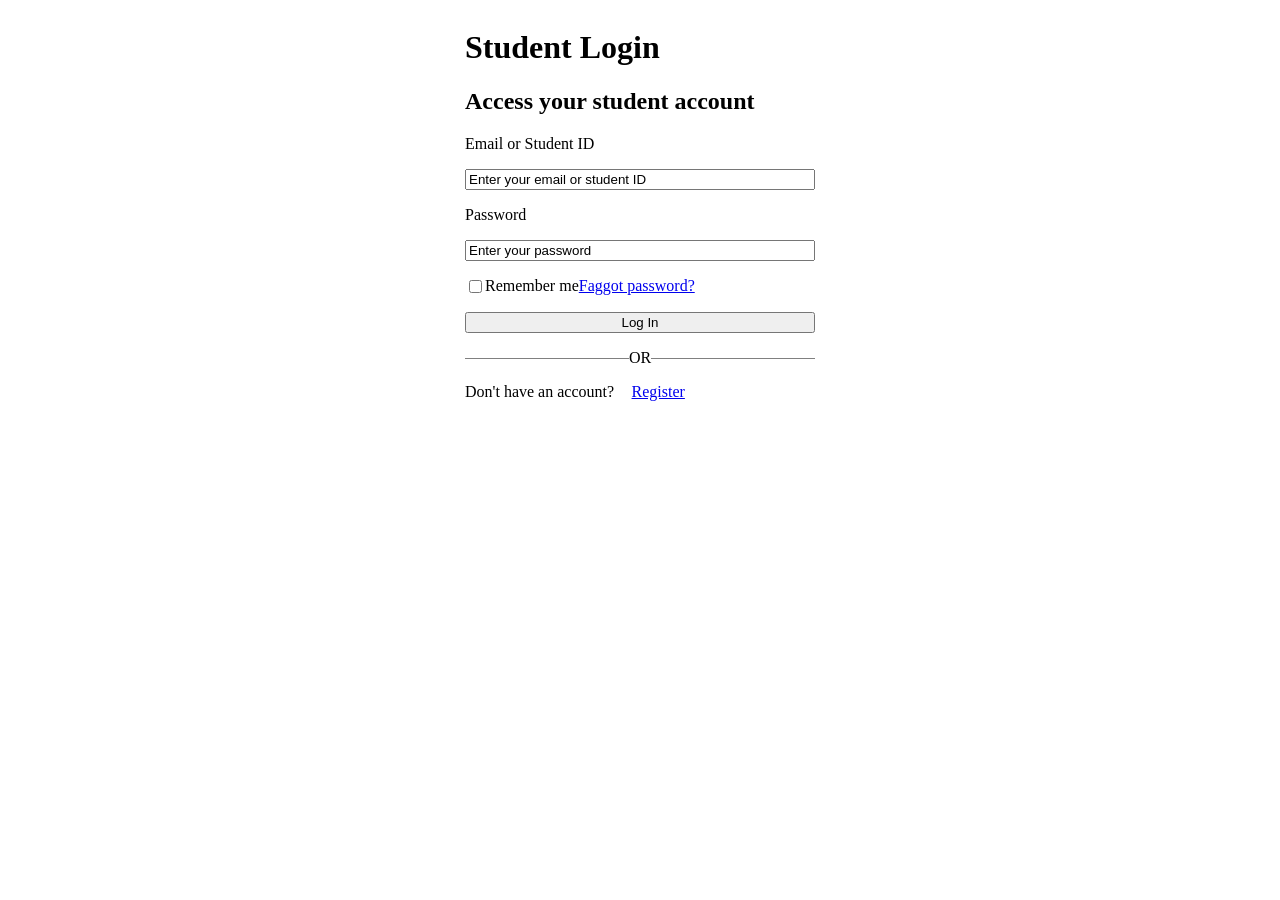
==== index.html @ 402c5bad "create call" ====
<!DOCTYPE html>
<html lang="en">
<head>
    <meta charset="UTF-8">
    <meta name="viewport" content="width=device-width, initial-scale=1.0">
    <link rel="stylesheet" href="https://gist.githubusercontent.com/ktkv419/c8840dfcbcff24248c20f4199108b28e/raw/eec499022cca5ed984d91d2a2c2736d2aef8ed6d/reset.css">
    <link rel="stylesheet" href="./style.css">
    <title>Document</title>
</head>
<body>
    <header>
        <h1>Student Login</h1>
        <h2>Access your student account</h2>
    </header>
    <main>
    <form action="/api/login">
        <label class="form__header" for="email">Email or Student ID</label>
        <input type="text" id="email" name="email" value="Enter your email or student ID">
        <label class="form__header" for="password">Password</label>
        <input type="text" id="password" name="password" value="Enter your password">
        <div class="inline">
        <input type="checkbox" id="RememberMe" name="remember">
        <label id="remember" for="RememberMe"> Remember me</label>
        <a href="https://avatars.mds.yandex.net/get-eda/3525661/f169793b5dc896470bb7ef939a5caa67/orig">Faggot password?</a>
        </div>
        <input type="submit" value="Log In">    
    </form>
    <div class="form__divider">
        <span class="divider"> </span>
        <span>OR</span>
        <span class="divider"> </span>
    </div>
    <div></div>
    <div></div>
    <div></div>
    <span class="inline">Don't have an account?<a style="margin-inline-start: 5%;" href="./register.html">Register</a></span>
    </main>
    <footer></footer>
</body>
</html>
---- style.css ----
:root{
    --content-width:350px;
}

body{
    display: flex;
    flex-direction: column;
}

header{
    align-self: center;
    width: var(--content-width);
}

main{
    align-self: center;
    width: var(--content-width);
    form{
        display: flex;
        flex-direction: column;
        gap:1em;
    }
}

footer{
    align-self: center;
    width: var(--content-width);
}

.inline{
    display: flex;
    flex-direction: row;
}
.form__header{
    display: block;
}
.form__divider{
    display: flex;
    flex-direction: row;
    justify-content: center;
    margin-block: 2ch;
}
.divider{
  margin-block: 0.5em;
  border-bottom: 1px solid grey;  
  width: 100%;
  height: 1px;
}
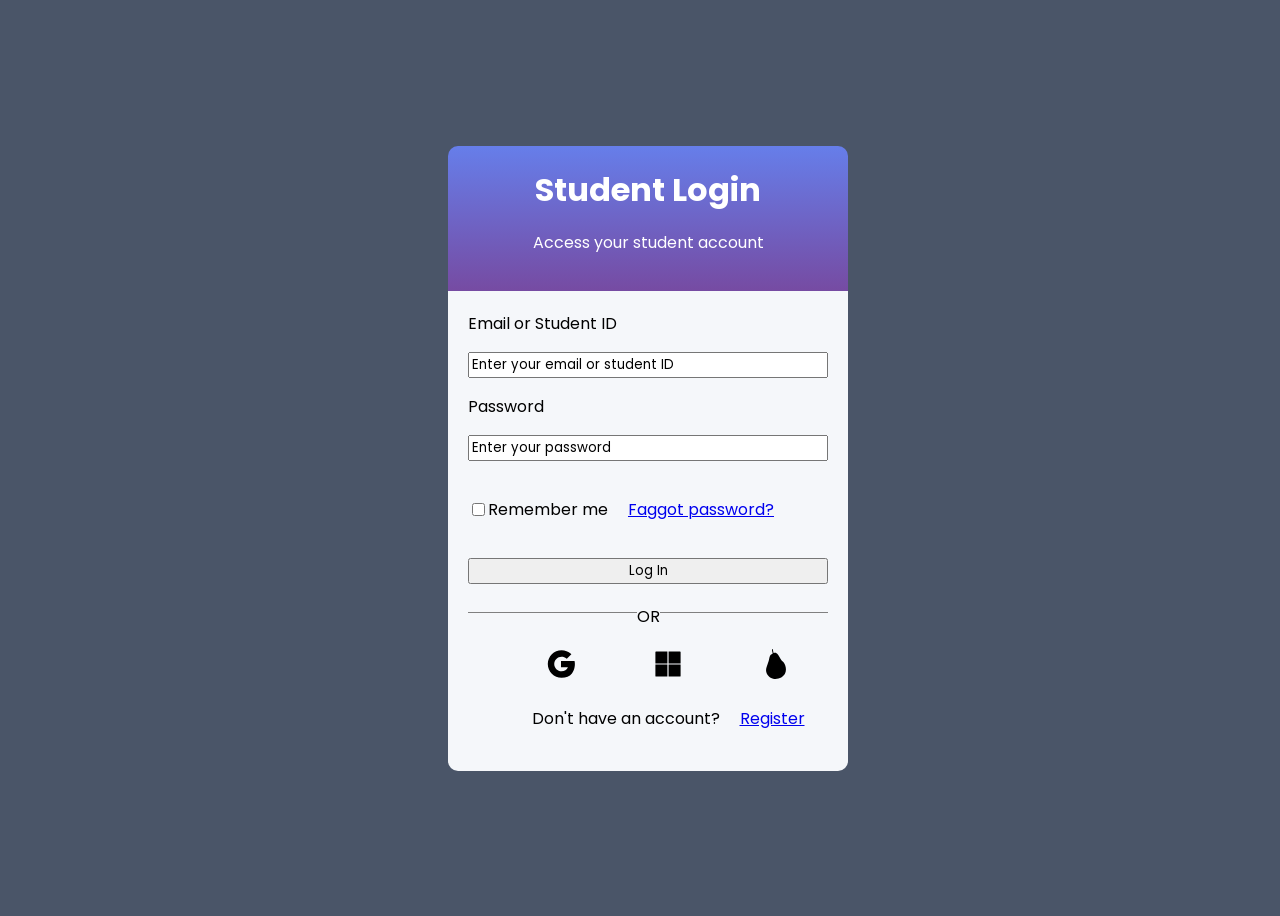
==== commit e67a9a54: "ad" ====
--- a/index.html
+++ b/index.html
@@ -3,6 +3,9 @@
 <head>
     <meta charset="UTF-8">
     <meta name="viewport" content="width=device-width, initial-scale=1.0">
+    <link rel="preconnect" href="https://fonts.googleapis.com">
+    <link rel="preconnect" href="https://fonts.gstatic.com" crossorigin>
+    <link href="https://fonts.googleapis.com/css2?family=Poppins:ital,wght@0,100;0,200;0,300;0,400;0,500;0,600;0,700;0,800;0,900;1,100;1,200;1,300;1,400;1,500;1,600;1,700;1,800;1,900&display=swap" rel="stylesheet">
     <link rel="stylesheet" href="https://gist.githubusercontent.com/ktkv419/c8840dfcbcff24248c20f4199108b28e/raw/eec499022cca5ed984d91d2a2c2736d2aef8ed6d/reset.css">
     <link rel="stylesheet" href="./style.css">
     <title>Document</title>
@@ -10,15 +13,15 @@
 <body>
     <header>
         <h1>Student Login</h1>
-        <h2>Access your student account</h2>
+        <p>Access your student account</p>
     </header>
     <main>
-    <form action="/api/login">
+    <form action="/api/login" metod="post">
         <label class="form__header" for="email">Email or Student ID</label>
         <input type="text" id="email" name="email" value="Enter your email or student ID">
         <label class="form__header" for="password">Password</label>
         <input type="text" id="password" name="password" value="Enter your password">
-        <div class="inline">
+        <div id="remember__me" class="inline">
         <input type="checkbox" id="RememberMe" name="remember">
         <label id="remember" for="RememberMe"> Remember me</label>
         <a href="https://avatars.mds.yandex.net/get-eda/3525661/f169793b5dc896470bb7ef939a5caa67/orig">Faggot password?</a>
@@ -30,10 +33,27 @@
         <span>OR</span>
         <span class="divider"> </span>
     </div>
-    <div></div>
-    <div></div>
-    <div></div>
-    <span class="inline">Don't have an account?<a style="margin-inline-start: 5%;" href="./register.html">Register</a></span>
+<div id="svgs" class="inline">
+    <span>
+        <svg xmlns="http://www.w3.org/2000/svg" x="0px" y="0px" width="30" height="30" viewBox="0 0 50 50">
+        <path d="M 25.996094 48 C 13.3125 48 2.992188 37.683594 2.992188 25 C 2.992188 12.316406 13.3125 2 25.996094 2 C 31.742188 2 37.242188 4.128906 41.488281 7.996094 L 42.261719 8.703125 L 34.675781 16.289063 L 33.972656 15.6875 C 31.746094 13.78125 28.914063 12.730469 25.996094 12.730469 C 19.230469 12.730469 13.722656 18.234375 13.722656 25 C 13.722656 31.765625 19.230469 37.269531 25.996094 37.269531 C 30.875 37.269531 34.730469 34.777344 36.546875 30.53125 L 24.996094 30.53125 L 24.996094 20.175781 L 47.546875 20.207031 L 47.714844 21 C 48.890625 26.582031 47.949219 34.792969 43.183594 40.667969 C 39.238281 45.53125 33.457031 48 25.996094 48 Z"></path>
+        </svg>
+    </span>
+    <span>
+        <svg xmlns="http://www.w3.org/2000/svg" x="0px" y="0px" width="30" height="30" viewBox="0 0 50 50">
+        <path d="M 5 4 C 4.448 4 4 4.447 4 5 L 4 24 L 24 24 L 24 4 L 5 4 z M 26 4 L 26 24 L 46 24 L 46 5 C 46 4.447 45.552 4 45 4 L 26 4 z M 4 26 L 4 45 C 4 45.553 4.448 46 5 46 L 24 46 L 24 26 L 4 26 z M 26 26 L 26 46 L 45 46 C 45.552 46 46 45.553 46 45 L 46 26 L 26 26 z"></path>
+        </svg>
+    </span>
+        
+    <span>
+        <svg xmlns="http://www.w3.org/2000/svg" x="0px" y="0px" width="30" height="30" viewBox="0 0 90 135">
+            <path style="fill:#000000" d="M 32.189411,133.66629 C 15.897376,129.71512 3.5809211,117.09158 0.84088804,101.53616 -0.621685,93.233001 0.99925144,84.670515 7.0837424,68.558712 10.363933,59.872731 12.866114,51.312494 13.997231,44.906907 16.719277,29.491806 20.032103,23.861017 27.479058,21.991951 30.450921,21.246061 30.453492,21.215325 28.290172,12.297662 26.343183,4.2717611 26.606468,0 29.048127,0 c 1.28104,0 1.791197,1.0955222 2.291991,4.921875 0.354296,2.7070312 1.0995,6.746449 1.656008,8.976484 l 1.011835,4.054608 4.482464,-0.616496 c 3.424724,-0.47102 5.468342,-0.180396 8.66039,1.231599 4.692906,2.075896 7.763308,5.996508 13.358024,17.05693 3.892617,7.695471 9.567287,15.521174 14.955854,20.625 5.176155,4.902637 8.381205,9.994707 11.173879,17.752662 4.5712,12.698642 4.025405,27.070078 -1.434512,37.772398 -2.778234,5.44579 -11.177646,13.99883 -16.697919,17.00334 -10.027695,5.45776 -25.423086,7.52983 -36.31673,4.88789 z" id="path4389" inkscape:connector-curvature="0"/>
+          </svg>
+    </span>
+</div>
+
+
+    <div id="register__link" class="inline"><span>Don't have an account?</span><a style="margin-inline-start: 5%;" href="./register.html">Register</a></div>
     </main>
     <footer></footer>
 </body>
--- a/style.css
+++ b/style.css
@@ -1,36 +1,90 @@
 :root{
-    --content-width:350px;
+    --content-width:400px;
+}
+
+*{
+    font-family: Poppins;
+    box-sizing: border-box;
+}
+
+.dsd{
+color: #667eea (он же rgba(102, 126, 234, 0.15));
+color: #764ba2;
+color: #f5f7fa;
+color: #c3cfe2;
+color: #4a5568;
 }
 
 body{
     display: flex;
     flex-direction: column;
+    justify-content: center;
+    align-items: center;
+    width: 100vw;
+    height: 100vh;
+    overflow: hidden;
+    background-color: #4a5568;
 }
 
 header{
-    align-self: center;
+    color:white;
+    background-image: linear-gradient(#667eea, #764ba2);
+    padding: 2ch;
     width: var(--content-width);
+    display: flex;
+    flex-direction: column;
+    align-items: center; 
+    h1{margin: 0}
+    border-top-right-radius: 10px;
+    border-top-left-radius: 10px;
 }
 
+
+
 main{
-    align-self: center;
+    background-color:  #f5f7fa;
     width: var(--content-width);
+    border-bottom-right-radius: 10px;
+    border-bottom-left-radius: 10px;
+    padding: 2ch;
     form{
         display: flex;
         flex-direction: column;
         gap:1em;
+        input[text]{
+            padding: 1ch;
+        }
     }
 }
 
 footer{
-    align-self: center;
     width: var(--content-width);
 }
 
 .inline{
     display: flex;
-    flex-direction: row;
+    justify-self: center;
+    width: var(--content-width);
+    margin-block: 2ch;
 }
+
+#remember__me{
+    :last-child{
+        margin-left: 2ch;
+    }
+}
+
+#register__link{
+    justify-content: center;
+    :last-child{
+        margin-left: 2ch;
+    }
+}
+
+#svgs{
+    justify-content: space-evenly;
+}
+
 .form__header{
     display: block;
 }
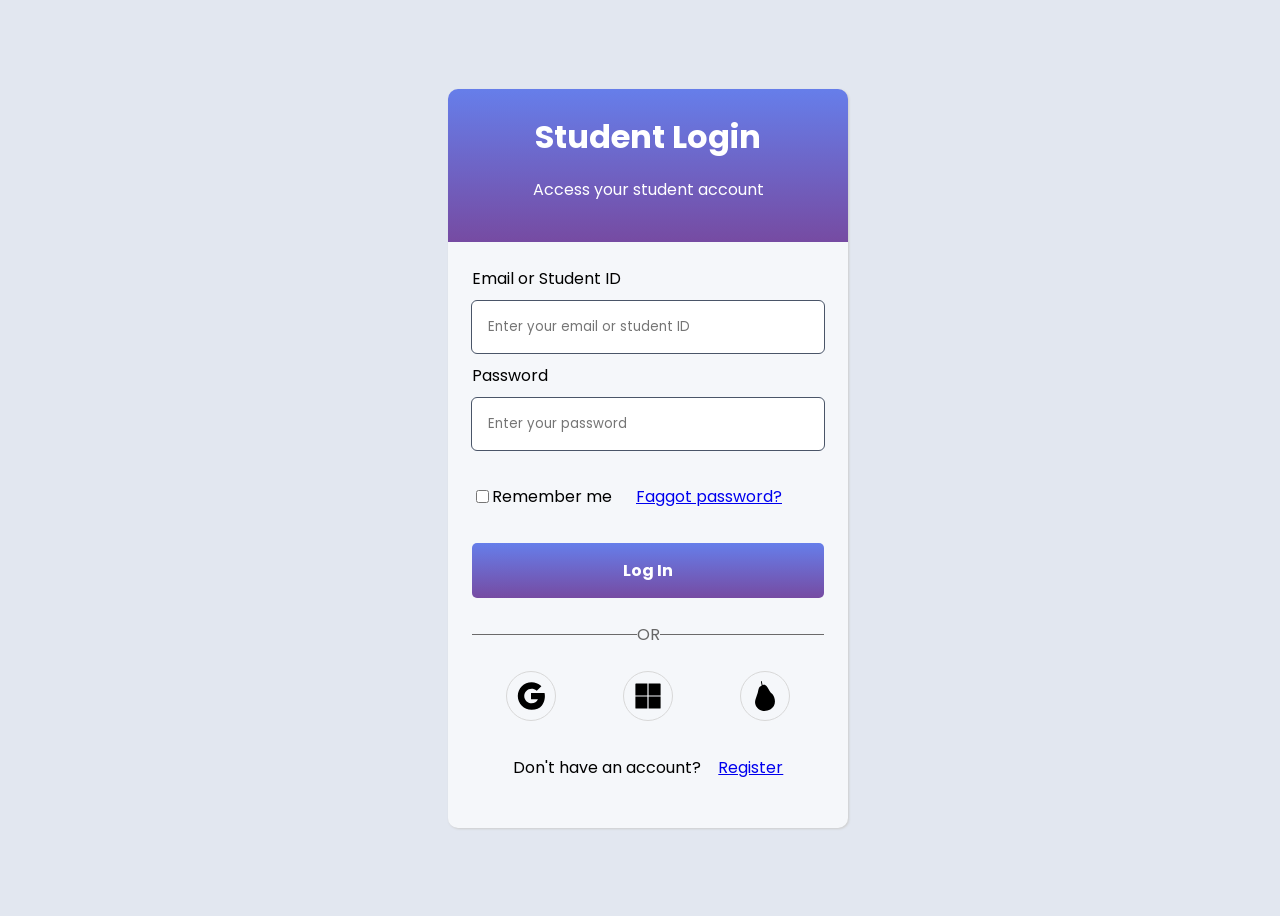
==== commit 43387bfc: "ajfaj" ====
--- a/index.html
+++ b/index.html
@@ -1,60 +1,80 @@
 <!DOCTYPE html>
 <html lang="en">
+
 <head>
     <meta charset="UTF-8">
     <meta name="viewport" content="width=device-width, initial-scale=1.0">
     <link rel="preconnect" href="https://fonts.googleapis.com">
     <link rel="preconnect" href="https://fonts.gstatic.com" crossorigin>
-    <link href="https://fonts.googleapis.com/css2?family=Poppins:ital,wght@0,100;0,200;0,300;0,400;0,500;0,600;0,700;0,800;0,900;1,100;1,200;1,300;1,400;1,500;1,600;1,700;1,800;1,900&display=swap" rel="stylesheet">
-    <link rel="stylesheet" href="https://gist.githubusercontent.com/ktkv419/c8840dfcbcff24248c20f4199108b28e/raw/eec499022cca5ed984d91d2a2c2736d2aef8ed6d/reset.css">
+    <link
+        href="https://fonts.googleapis.com/css2?family=Poppins:ital,wght@0,100;0,200;0,300;0,400;0,500;0,600;0,700;0,800;0,900;1,100;1,200;1,300;1,400;1,500;1,600;1,700;1,800;1,900&display=swap"
+        rel="stylesheet">
+    <link rel="stylesheet"
+        href="https://gist.githubusercontent.com/ktkv419/c8840dfcbcff24248c20f4199108b28e/raw/eec499022cca5ed984d91d2a2c2736d2aef8ed6d/reset.css">
     <link rel="stylesheet" href="./style.css">
     <title>Document</title>
 </head>
+
 <body>
-    <header>
-        <h1>Student Login</h1>
-        <p>Access your student account</p>
-    </header>
-    <main>
-    <form action="/api/login" metod="post">
-        <label class="form__header" for="email">Email or Student ID</label>
-        <input type="text" id="email" name="email" value="Enter your email or student ID">
-        <label class="form__header" for="password">Password</label>
-        <input type="text" id="password" name="password" value="Enter your password">
-        <div id="remember__me" class="inline">
-        <input type="checkbox" id="RememberMe" name="remember">
-        <label id="remember" for="RememberMe"> Remember me</label>
-        <a href="https://avatars.mds.yandex.net/get-eda/3525661/f169793b5dc896470bb7ef939a5caa67/orig">Faggot password?</a>
-        </div>
-        <input type="submit" value="Log In">    
-    </form>
-    <div class="form__divider">
-        <span class="divider"> </span>
-        <span>OR</span>
-        <span class="divider"> </span>
-    </div>
-<div id="svgs" class="inline">
-    <span>
-        <svg xmlns="http://www.w3.org/2000/svg" x="0px" y="0px" width="30" height="30" viewBox="0 0 50 50">
-        <path d="M 25.996094 48 C 13.3125 48 2.992188 37.683594 2.992188 25 C 2.992188 12.316406 13.3125 2 25.996094 2 C 31.742188 2 37.242188 4.128906 41.488281 7.996094 L 42.261719 8.703125 L 34.675781 16.289063 L 33.972656 15.6875 C 31.746094 13.78125 28.914063 12.730469 25.996094 12.730469 C 19.230469 12.730469 13.722656 18.234375 13.722656 25 C 13.722656 31.765625 19.230469 37.269531 25.996094 37.269531 C 30.875 37.269531 34.730469 34.777344 36.546875 30.53125 L 24.996094 30.53125 L 24.996094 20.175781 L 47.546875 20.207031 L 47.714844 21 C 48.890625 26.582031 47.949219 34.792969 43.183594 40.667969 C 39.238281 45.53125 33.457031 48 25.996094 48 Z"></path>
-        </svg>
-    </span>
-    <span>
-        <svg xmlns="http://www.w3.org/2000/svg" x="0px" y="0px" width="30" height="30" viewBox="0 0 50 50">
-        <path d="M 5 4 C 4.448 4 4 4.447 4 5 L 4 24 L 24 24 L 24 4 L 5 4 z M 26 4 L 26 24 L 46 24 L 46 5 C 46 4.447 45.552 4 45 4 L 26 4 z M 4 26 L 4 45 C 4 45.553 4.448 46 5 46 L 24 46 L 24 26 L 4 26 z M 26 26 L 26 46 L 45 46 C 45.552 46 46 45.553 46 45 L 46 26 L 26 26 z"></path>
-        </svg>
-    </span>
-        
-    <span>
-        <svg xmlns="http://www.w3.org/2000/svg" x="0px" y="0px" width="30" height="30" viewBox="0 0 90 135">
-            <path style="fill:#000000" d="M 32.189411,133.66629 C 15.897376,129.71512 3.5809211,117.09158 0.84088804,101.53616 -0.621685,93.233001 0.99925144,84.670515 7.0837424,68.558712 10.363933,59.872731 12.866114,51.312494 13.997231,44.906907 16.719277,29.491806 20.032103,23.861017 27.479058,21.991951 30.450921,21.246061 30.453492,21.215325 28.290172,12.297662 26.343183,4.2717611 26.606468,0 29.048127,0 c 1.28104,0 1.791197,1.0955222 2.291991,4.921875 0.354296,2.7070312 1.0995,6.746449 1.656008,8.976484 l 1.011835,4.054608 4.482464,-0.616496 c 3.424724,-0.47102 5.468342,-0.180396 8.66039,1.231599 4.692906,2.075896 7.763308,5.996508 13.358024,17.05693 3.892617,7.695471 9.567287,15.521174 14.955854,20.625 5.176155,4.902637 8.381205,9.994707 11.173879,17.752662 4.5712,12.698642 4.025405,27.070078 -1.434512,37.772398 -2.778234,5.44579 -11.177646,13.99883 -16.697919,17.00334 -10.027695,5.45776 -25.423086,7.52983 -36.31673,4.88789 z" id="path4389" inkscape:connector-curvature="0"/>
-          </svg>
-    </span>
-</div>
+    <div class="container">
+        <header>
+            <h1>Student Login</h1>
+            <p>Access your student account</p>
+        </header>
+        <main>
+            <form action="/api/login" metod="post">
+                <label class="form__header" for="email">Email or Student ID</label>
+                <input type="text" id="email" name="email" placeholder="Enter your email or student ID">
+                <label class="form__header" for="password">Password</label>
+                <input type="text" id="password" name="password" placeholder="Enter your password">
+
+                <div id="remember__me" class="inline">
+                    <input type="checkbox" id="RememberMe" name="remember">
+                    <label id="remember" for="RememberMe"> Remember me</label>
+                    <a href="https://avatars.mds.yandex.net/get-eda/3525661/f169793b5dc896470bb7ef939a5caa67/orig">Faggot
+                        password?</a>
+                </div>
+
+                <input id="submit__btn" type="submit" value="Log In">
+            </form>
+
+            <div class="form__divider">
+                <span class="divider"> </span>
+                <span>OR</span>
+                <span class="divider"> </span>
+            </div>
+            <div id="svgs" class="inline">
+                <span>
+                    <svg xmlns="http://www.w3.org/2000/svg" x="0px" y="0px" width="30" height="30" viewBox="0 0 50 50">
+                        <path
+                            d="M 25.996094 48 C 13.3125 48 2.992188 37.683594 2.992188 25 C 2.992188 12.316406 13.3125 2 25.996094 2 C 31.742188 2 37.242188 4.128906 41.488281 7.996094 L 42.261719 8.703125 L 34.675781 16.289063 L 33.972656 15.6875 C 31.746094 13.78125 28.914063 12.730469 25.996094 12.730469 C 19.230469 12.730469 13.722656 18.234375 13.722656 25 C 13.722656 31.765625 19.230469 37.269531 25.996094 37.269531 C 30.875 37.269531 34.730469 34.777344 36.546875 30.53125 L 24.996094 30.53125 L 24.996094 20.175781 L 47.546875 20.207031 L 47.714844 21 C 48.890625 26.582031 47.949219 34.792969 43.183594 40.667969 C 39.238281 45.53125 33.457031 48 25.996094 48 Z">
+                        </path>
+                    </svg>
+                </span>
+                <span>
+                    <svg xmlns="http://www.w3.org/2000/svg" x="0px" y="0px" width="30" height="30" viewBox="0 0 50 50">
+                        <path
+                            d="M 5 4 C 4.448 4 4 4.447 4 5 L 4 24 L 24 24 L 24 4 L 5 4 z M 26 4 L 26 24 L 46 24 L 46 5 C 46 4.447 45.552 4 45 4 L 26 4 z M 4 26 L 4 45 C 4 45.553 4.448 46 5 46 L 24 46 L 24 26 L 4 26 z M 26 26 L 26 46 L 45 46 C 45.552 46 46 45.553 46 45 L 46 26 L 26 26 z">
+                        </path>
+                    </svg>
+                </span>
+
+                <span>
+                    <svg xmlns="http://www.w3.org/2000/svg" x="0px" y="0px" width="30" height="30" viewBox="0 0 90 135">
+                        <path style="fill:#000000"
+                            d="M 32.189411,133.66629 C 15.897376,129.71512 3.5809211,117.09158 0.84088804,101.53616 -0.621685,93.233001 0.99925144,84.670515 7.0837424,68.558712 10.363933,59.872731 12.866114,51.312494 13.997231,44.906907 16.719277,29.491806 20.032103,23.861017 27.479058,21.991951 30.450921,21.246061 30.453492,21.215325 28.290172,12.297662 26.343183,4.2717611 26.606468,0 29.048127,0 c 1.28104,0 1.791197,1.0955222 2.291991,4.921875 0.354296,2.7070312 1.0995,6.746449 1.656008,8.976484 l 1.011835,4.054608 4.482464,-0.616496 c 3.424724,-0.47102 5.468342,-0.180396 8.66039,1.231599 4.692906,2.075896 7.763308,5.996508 13.358024,17.05693 3.892617,7.695471 9.567287,15.521174 14.955854,20.625 5.176155,4.902637 8.381205,9.994707 11.173879,17.752662 4.5712,12.698642 4.025405,27.070078 -1.434512,37.772398 -2.778234,5.44579 -11.177646,13.99883 -16.697919,17.00334 -10.027695,5.45776 -25.423086,7.52983 -36.31673,4.88789 z" />
+                    </svg>
+                </span>
+            </div>
 
 
-    <div id="register__link" class="inline"><span>Don't have an account?</span><a style="margin-inline-start: 5%;" href="./register.html">Register</a></div>
-    </main>
-    <footer></footer>
+            <div id="register__link" class="inline"><span>Don't have an account?</span><a
+                    style="margin-inline-start: 5%;" href="./register.html">Register</a></div>
+        </main>
+
+        <footer></footer>
+    </div>
+
 </body>
+
 </html>
--- a/style.css
+++ b/style.css
@@ -1,21 +1,21 @@
-:root{
-    --content-width:400px;
+:root {
+    --content-width: 400px;
 }
 
-*{
+* {
     font-family: Poppins;
     box-sizing: border-box;
 }
 
-.dsd{
-color: #667eea (он же rgba(102, 126, 234, 0.15));
-color: #764ba2;
-color: #f5f7fa;
-color: #c3cfe2;
-color: #4a5568;
+.dsd {
+    color: #667eea (он же rgba(102, 126, 234, 0.15));
+    color: #764ba2;
+    color: #f5f7fa;
+    color: #c3cfe2;
+    color: #4a5568;
 }
 
-body{
+body {
     display: flex;
     flex-direction: column;
     justify-content: center;
@@ -23,80 +23,168 @@
     width: 100vw;
     height: 100vh;
     overflow: hidden;
-    background-color: #4a5568;
+    background-color: #e2e7f0;
 }
 
-header{
-    color:white;
+.container {
+    width: var(--content-width);
+    filter: drop-shadow(#ccc 1px 1px 1px);
+}
+
+header {
+    color: white;
     background-image: linear-gradient(#667eea, #764ba2);
-    padding: 2ch;
-    width: var(--content-width);
+    padding: 24px;
+    width: 100%;
     display: flex;
     flex-direction: column;
-    align-items: center; 
-    h1{margin: 0}
+    align-items: center;
     border-top-right-radius: 10px;
     border-top-left-radius: 10px;
 }
 
+header h1 {
+    margin: 0
+}
 
-
-main{
-    background-color:  #f5f7fa;
-    width: var(--content-width);
+main {
+    background-color: #f5f7fa;
+    width: 100%;
     border-bottom-right-radius: 10px;
     border-bottom-left-radius: 10px;
-    padding: 2ch;
-    form{
+    padding: 24px;
+
+    form {
         display: flex;
         flex-direction: column;
-        gap:1em;
-        input[text]{
-            padding: 1ch;
+        gap: 10px;
+
+        input[type=text] {
+            padding: 16px;
+            border: 0;
+            outline: #4a5568 1px solid;
+            border-radius: 5px;
+        }
+        select{
+            padding: 16px;
+            border: 0;
+            outline: #4a5568 1px solid;
+            border-radius: 5px;
         }
     }
 }
 
-footer{
+footer {
     width: var(--content-width);
 }
 
-.inline{
+.inline {
     display: flex;
     justify-self: center;
-    width: var(--content-width);
-    margin-block: 2ch;
+    width: 100%;
+    margin-block: 24px;
 }
 
-#remember__me{
-    :last-child{
-        margin-left: 2ch;
+#remember__me {
+    :last-child {
+        margin-left: 24px;
     }
 }
 
-#register__link{
+#register__link {
     justify-content: center;
-    :last-child{
-        margin-left: 2ch;
+
+    :last-child {
+        margin-left: 24px;
     }
 }
 
+#svgs {
+    height: 60px;
+    span {
+        position: relative;
+        display: flex;
+        justify-content: center;
+        align-items: center;
+        width: 50px;
+        height: 50px;
+        padding: 5px;
+        border-radius: 50%;
+        border: solid 1px rgb(216, 216, 216);
+        margin: 0 auto;
+
+        transition: all;
+        transition-duration: 100ms;
+        transition-timing-function: cubic-bezier(0.215, 0.610, 0.355, 1);
+
+    }
+}
 #svgs{
-    justify-content: space-evenly;
+    span:hover {
+        display: flex;
+        justify-content: center;
+        align-items: center;
+        width: 60px;
+        height: 60px;
+        padding: 5px;
+        border-radius: 50%;
+        border: solid 1px rgb(216, 216, 216);
+    }
 }
 
-.form__header{
+#submit__btn {
+    background-image: linear-gradient(#667eea, #764ba2);
+    padding: 10px;
+    border: 0;
+    color: white;
+    font-size: medium;
+    font-weight: 700;
+    padding: 15px;
+    border-radius: 5px;
+    transition: all;
+    transition-duration: 300ms;
+    transition-timing-function: cubic-bezier(0.19, 1, 0.22, 1);
+}
+#submit__btn:hover {
+    background-image: linear-gradient(#667eea, #8a3fd6);
+    padding: 10px;
+    border: 0;
+    color: white;
+    font-size: medium;
+    font-weight: 700;
+    padding: 15px;
+    border-radius: 5px;
+}
+#submit__btn:active {
+    background-image: linear-gradient(#e6e6e6, #210042);
+    padding: 10px;
+    border: 0;
+    color: white;
+    font-size: medium;
+    font-weight: 700;
+    padding: 15px;
+    border-radius: 5px;
+}
+
+.form__header {
     display: block;
 }
-.form__divider{
+
+.form__divider {
     display: flex;
     flex-direction: row;
     justify-content: center;
-    margin-block: 2ch;
+    margin-block: 24px;
+
+    span {
+        color: rgb(103 103 103);
+    }
 }
-.divider{
-  margin-block: 0.5em;
-  border-bottom: 1px solid grey;  
-  width: 100%;
-  height: 1px;
+
+.divider {
+    margin-block-start: 0.25em;
+    margin-block: 0.75em;
+    border-bottom: 1px solid rgb(107, 106, 106);
+    width: 100%;
+    height: 1px;
 }
